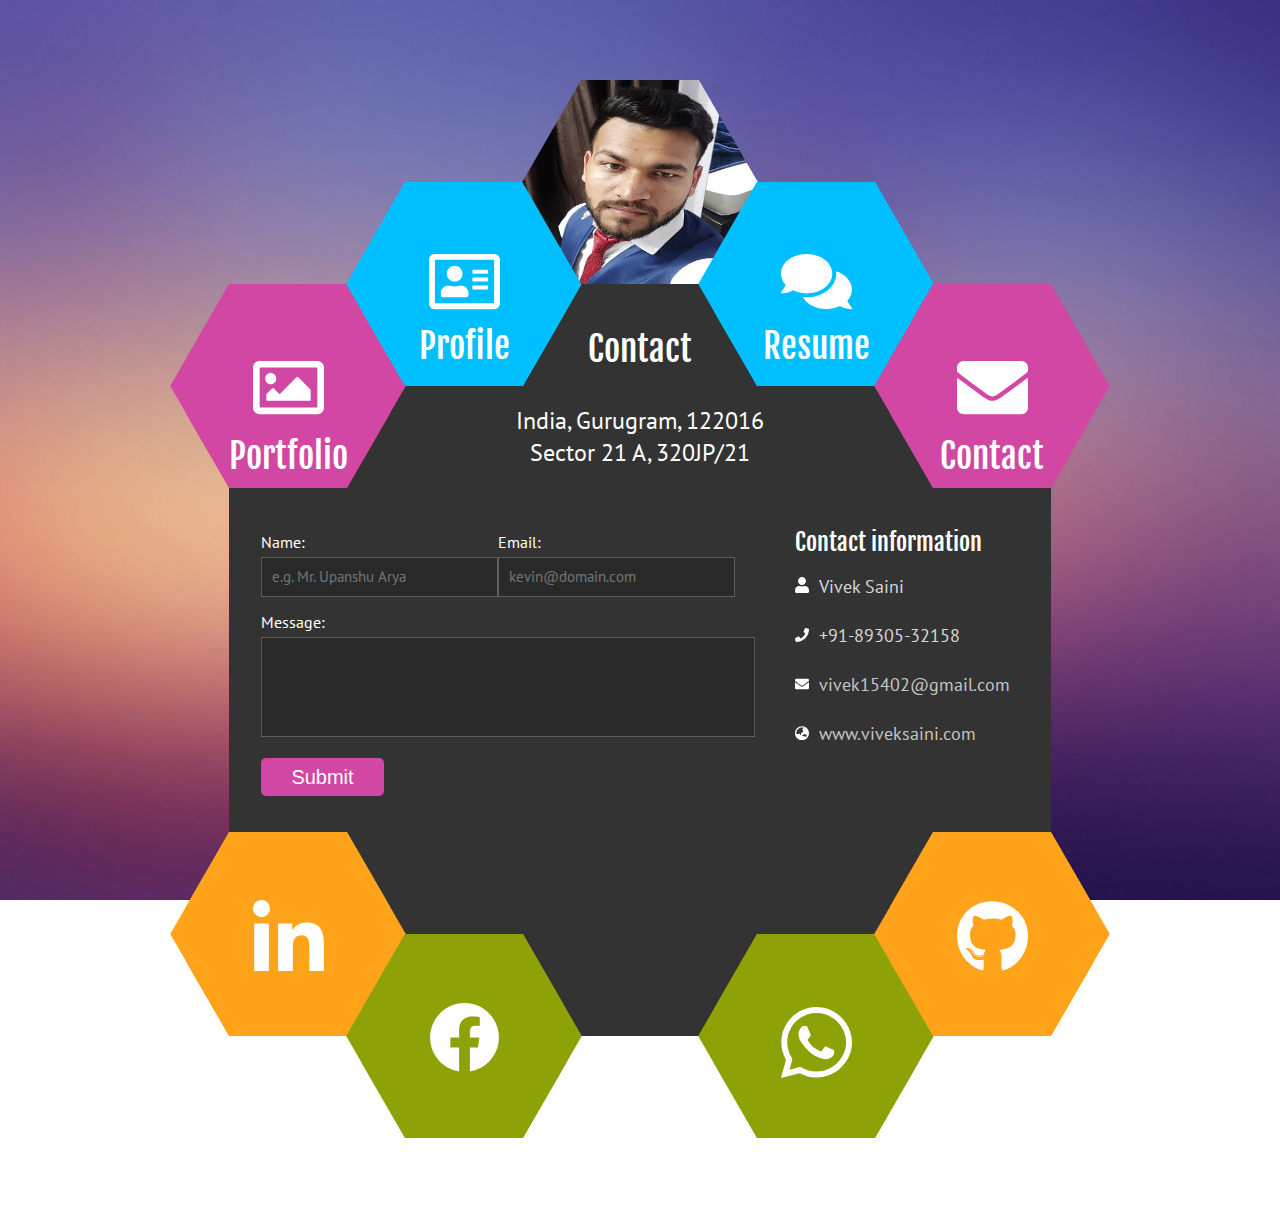
==== pages/contact.html @ 36771e00 "Updated on 6-Jun-2023" ====
<!DOCTYPE html>
<html lang="en">

<head>
    <meta charset="UTF-8">
    <meta name="viewport" content="width=device-width;">
    <title>Vivek's Resume</title>
    <link rel="stylesheet" href="../assets/css/style.css">
    <link rel="icon" href="../assets/images/VS Logo.png">
</head>

<body>
    <!-- Main Page-Wrapper Container -->
    <div id="page-wrapper">
        <!-- Header -->
        <header id="header" role="banner"></header>
        <!-- Header End -->

        <!-- Main Content Section -->

        <section id="main">
            <div class="wrapper">
                <div id="contact-page" class="page">
                    <div class="page-title">
                        <h1>Contact</h1>
                    </div>
                    <div class="contact-address">
                        India, Gurugram, 122016<br />
                        Sector 21 A, 320JP/21
                    </div>
                    <div class="cotent-wrapper">
                        <!-- <div class="map">
                            <div id="map_canvas"></div>
                            <div class="qr-code">
                                <h3>Vcard</h3>
                                <img src="images/qr-code.png" height="175" width="175" alt="Add contact to your address book" title="Add contact to your address book">
                            </div>
                        </div> -->

                        <div class="contact-details">
                            <div class="left-col">
                                <form method="post" id="contact-form" name="google-sheet">
                                    <div class="form-item">
                                        <label for="name">Name:</label>
                                        <input type="text" name="Name" id="name" placeholder="e.g. Mr. Upanshu Arya" required>
                                    </div>
                                    <div class="form-item">
                                        <label for="name">Email:</label>
                                        <input type="email" name="Email" id="email" placeholder="kevin@domain.com" required>
                                    </div>
                                    <label for="message">Message:</label>
                                    <textarea name="Message" id="userMessage" cols="30" rows="4" required></textarea>
                                    <input type="hidden" id="date" name="Submitted_On" required>
                                    <input type="submit" value="Submit" class="form-submit">
                                    <div class="message"></div>
                                </form>
                            </div>

                            <div id="popup1" class="overlay">
                                <div class="popup">
                                    <h2 id="popup-greeting"></h2>
                                    <a class="close" href="">&times;</a>
                                    <div class="content">
                                        Thank you for your feedback/suggestion or Contacting Us.
                                    </div>
                                </div>
                            </div>

                            <div class="right-col">
                                <h2>Contact information</h2>
                                <p><svg aria-hidden="true" focusable="false" data-prefix="fas" data-icon="user"
                                        class="svg-inline--fa fa-user fa-w-14" role="img"
                                        xmlns="http://www.w3.org/2000/svg" viewBox="0 0 448 512">
                                        <path fill="currentColor"
                                            d="M224 256c70.7 0 128-57.3 128-128S294.7 0 224 0 96 57.3 96 128s57.3 128 128 128zm89.6 32h-16.7c-22.2 10.2-46.9 16-72.9 16s-50.6-5.8-72.9-16h-16.7C60.2 288 0 348.2 0 422.4V464c0 26.5 21.5 48 48 48h352c26.5 0 48-21.5 48-48v-41.6c0-74.2-60.2-134.4-134.4-134.4z">
                                        </path>
                                    </svg><span>Vivek Saini</span></p>
                                <p><svg aria-hidden="true" focusable="false" data-prefix="fas" data-icon="phone"
                                        class="svg-inline--fa fa-phone fa-w-16" role="img"
                                        xmlns="http://www.w3.org/2000/svg" viewBox="0 0 512 512">
                                        <path fill="currentColor"
                                            d="M493.4 24.6l-104-24c-11.3-2.6-22.9 3.3-27.5 13.9l-48 112c-4.2 9.8-1.4 21.3 6.9 28l60.6 49.6c-36 76.7-98.9 140.5-177.2 177.2l-49.6-60.6c-6.8-8.3-18.2-11.1-28-6.9l-112 48C3.9 366.5-2 378.1.6 389.4l24 104C27.1 504.2 36.7 512 48 512c256.1 0 464-207.5 464-464 0-11.2-7.7-20.9-18.6-23.4z">
                                        </path>
                                    </svg>+91-89305-32158</p>
                                <!-- <p class="icon-skype">@skypename</p> -->
                                <p><svg aria-hidden="true" focusable="false" data-prefix="fas" data-icon="envelope"
                                        class="svg-inline--fa fa-envelope fa-w-16" role="img"
                                        xmlns="http://www.w3.org/2000/svg" viewBox="0 0 512 512">
                                        <path fill="currentColor"
                                            d="M502.3 190.8c3.9-3.1 9.7-.2 9.7 4.7V400c0 26.5-21.5 48-48 48H48c-26.5 0-48-21.5-48-48V195.6c0-5 5.7-7.8 9.7-4.7 22.4 17.4 52.1 39.5 154.1 113.6 21.1 15.4 56.7 47.8 92.2 47.6 35.7.3 72-32.8 92.3-47.6 102-74.1 131.6-96.3 154-113.7zM256 320c23.2.4 56.6-29.2 73.4-41.4 132.7-96.3 142.8-104.7 173.4-128.7 5.8-4.5 9.2-11.5 9.2-18.9v-19c0-26.5-21.5-48-48-48H48C21.5 64 0 85.5 0 112v19c0 7.4 3.4 14.3 9.2 18.9 30.6 23.9 40.7 32.4 173.4 128.7 16.8 12.2 50.2 41.8 73.4 41.4z">
                                        </path>
                                    </svg><a href="mailto:vivek15402@gmail.com" target="_blank">vivek15402@gmail.com</a>
                                </p>
                                <p><svg aria-hidden="true" focusable="false" data-prefix="fas" data-icon="globe-asia"
                                        class="svg-inline--fa fa-globe-asia fa-w-16" role="img"
                                        xmlns="http://www.w3.org/2000/svg" viewBox="0 0 496 512">
                                        <path fill="currentColor"
                                            d="M248 8C111.03 8 0 119.03 0 256s111.03 248 248 248 248-111.03 248-248S384.97 8 248 8zm-11.34 240.23c-2.89 4.82-8.1 7.77-13.72 7.77h-.31c-4.24 0-8.31 1.69-11.31 4.69l-5.66 5.66c-3.12 3.12-3.12 8.19 0 11.31l5.66 5.66c3 3 4.69 7.07 4.69 11.31V304c0 8.84-7.16 16-16 16h-6.11c-6.06 0-11.6-3.42-14.31-8.85l-22.62-45.23c-2.44-4.88-8.95-5.94-12.81-2.08l-19.47 19.46c-3 3-7.07 4.69-11.31 4.69H50.81C49.12 277.55 48 266.92 48 256c0-110.28 89.72-200 200-200 21.51 0 42.2 3.51 61.63 9.82l-50.16 38.53c-5.11 3.41-4.63 11.06.86 13.81l10.83 5.41c5.42 2.71 8.84 8.25 8.84 14.31V216c0 4.42-3.58 8-8 8h-3.06c-3.03 0-5.8-1.71-7.15-4.42-1.56-3.12-5.96-3.29-7.76-.3l-17.37 28.95zM408 358.43c0 4.24-1.69 8.31-4.69 11.31l-9.57 9.57c-3 3-7.07 4.69-11.31 4.69h-15.16c-4.24 0-8.31-1.69-11.31-4.69l-13.01-13.01a26.767 26.767 0 0 0-25.42-7.04l-21.27 5.32c-1.27.32-2.57.48-3.88.48h-10.34c-4.24 0-8.31-1.69-11.31-4.69l-11.91-11.91a8.008 8.008 0 0 1-2.34-5.66v-10.2c0-3.27 1.99-6.21 5.03-7.43l39.34-15.74c1.98-.79 3.86-1.82 5.59-3.05l23.71-16.89a7.978 7.978 0 0 1 4.64-1.48h12.09c3.23 0 6.15 1.94 7.39 4.93l5.35 12.85a4 4 0 0 0 3.69 2.46h3.8c1.78 0 3.35-1.18 3.84-2.88l4.2-14.47c.5-1.71 2.06-2.88 3.84-2.88h6.06c2.21 0 4 1.79 4 4v12.93c0 2.12.84 4.16 2.34 5.66l11.91 11.91c3 3 4.69 7.07 4.69 11.31v24.6z">
                                        </path>
                                    </svg><a href="http://www.viveksaini.com" target="_blank">www.viveksaini.com</a></p>
                            </div>
                        </div>
                    </div>
                </div>
            </div>
        </section>

        <!-- Main Content Section End -->

        <!-- Footer -->
        <footer id="footer" role="contentinfo"></footer>
        <!-- Footer End -->
    </div>
    <!-- Main Page-Wrapper Container End -->
    <script src='../assets/js/jquery.min.js'></script>
    <script src="../assets/js/script.js"></script>
</body>

</html>
---- assets/css/style.css ----
/* Import PT Sans and fjalla One font family from google fonts*/

/* @import url('https://fonts.googleapis.com/css2?family=Fjalla+One&family=PT+Sans&display=swap'); */

@font-face {
	font-family: 'PT Sans';
	src: url(../fonts/PTSans-Regular.ttf);
}

@font-face {
	font-family: 'Fjalla One';
	src: url(../fonts/FjallaOne-Regular.ttf);
}

/* defining variable */

:root{
	--profile_resume_hexagon_color: #00bfff;
	--portfolio_contact_hexagon_color: #d147a3;
}

/* Defualt styling of multiple basic tags */

html,
body,
div,
span,
h1,
h2,
h3,
h4,
h5,
h6,
p,
a,
img,
ul,
li,
footer,
header {
	margin: 0;
	padding: 0;
	border: 0;
	font: inherit;
	font-size: 100%;
	vertical-align: baseline;
}

h1, h2, h3, h4, h5 {
    font-family: 'Fjalla One', sans-serif;
    font-weight: normal;
    line-height: normal;
}

h1 {
    font-size: 35px;
    color: #fff;
}

h2 {
    font-size: 32px;
    color: #fff;
}

h3 {
    font-size: 24px;
    color: #fff;
}

/* List style to none */

ol,
ul {
	list-style: none;
}

/* Body styling */

html, body {
	height: 100%;
	margin:0;
}

body {
	/* background: url('../images/bg.jpg') 50% 50% fixed; */
	background: url('../images/bg.jpg') no-repeat center center fixed;
	/* background: #615f55; */
	color: #d9d9d9;
	font-family: 'PT Sans', sans-serif;
	font-size: 16px;
	line-height: 24px;
	-webkit-background-size: cover;
	-moz-background-size: cover;
	-o-background-size: cover;
	background-size: cover;
	height: 100%;
}

/* Hexagons Making Styling */

.hexagon {
	width: 204px;
	height: 236px;
	overflow: hidden;
	visibility: hidden;
	float: left;
	display: block;
	-webkit-transform: rotate(30deg);
	-moz-transform: rotate(30deg);
	-ms-transform: rotate(30deg);
	-o-transform: rotate(30deg);
	transform: rotate(30deg);
}

.hexagon div.hexagon-in1 {
	overflow: hidden;
	width: 100%;
	height: 100%;
	-webkit-transform: rotate(-60deg);
	-moz-transform: rotate(-60deg);
	-ms-transform: rotate(-60deg);
	-o-transform: rotate(-60deg);
	transform: rotate(-60deg);
}

.hexagon div.hexagon-in2 {
	color: #fff;
	overflow: hidden;
	visibility: visible;
	position: relative;
	width: 100%;
	height: 100%;
	-webkit-transform: rotate(-60deg);
	-moz-transform: rotate(-60deg);
	-ms-transform: rotate(-60deg);
	-o-transform: rotate(-60deg);
	transform: rotate(-60deg);
}

.hexagon .inner {
	width: 100%;
	height: 100%;
	margin: 0 auto;
	visibility: hidden;
	-webkit-transform: rotate(90deg);
	-moz-transform: rotate(90deg);
	-ms-transform: rotate(90deg);
	-o-transform: rotate(90deg);
	transform: rotate(90deg);
}

.hexagon a {
	width: 100%;
	height: 100%;
	text-align: center;
	color: #fff;
	visibility: visible;
	display: block;
	padding-top: 84px;
	text-decoration: none;
	-webkit-transition: padding 0.2s ease;
	-moz-transition: padding 0.2s ease;
	-o-transition: padding 0.2s ease;
	transition: padding 0.2s ease;
}

.hexagon a i {
	font-size: 70px;
	display: block;
}

/* Hexagons Making Styling end */

/* Header Hexagons & all Styling */

.portfolio,
.contact {
	margin: 168px 0 0 -43px;
}

.portfolio .hexagon-in2,
.portfolio a,
.contact .hexagon-in2,
.contact a {
	/* background: #ff9000; */
	/* background: #33adff; */
	/* background: #1ad1ff; */
	background: var(--portfolio_contact_hexagon_color);
}

.contact {
	margin: 168px -43px 0 -28px;
}

.profile,
.resume {
	margin: 66px 0 0 -28px;
}

.profile .hexagon-in2,
.profile a,
.resume .hexagon-in2,
.resume a {
	/* background: #db5800; */
	/* background: #0099ff; */
	/* background: #00a3cc; */
	/* background: #b82e8a; */
	background: var(--profile_resume_hexagon_color);
}

.userpic {
	margin: -36px 0 0 -28px;
}

.userpic a {
	padding: 0 !important;
}

.userpic a img {
	-webkit-transform: rotate(90deg);
	-moz-transform: rotate(90deg);
	-ms-transform: rotate(90deg);
	-o-transform: rotate(90deg);
	transform: rotate(90deg);
	margin: 16px 0 0 -16px;
}

svg{
	width: 71px;
}


/* Header Hexagons & all Styling End*/

/* Footer Hexagons & all Styling */

.linkedin,
.github {
	margin: 0 0 0 -43px;
}

.linkedin .hexagon-in2,
.linkedin a,
.github .hexagon-in2,
.github a {
	/* background: #f0c600; */
	background: #ffa31a;
	-webkit-transition: background 0.3s ease;
	-webkit-transition: background 0.3s !important;
	-moz-transition: background 0.3s ease !important;
	-o-transition: background 0.3s ease !important;
	transition: background 0.3s ease !important;
}

.linkedin .hexagon-in2:hover,
.linkedin a:hover,
.github .hexagon-in2:hover,
.github a:hover {
	/* background: #ffda14; */	
	background: #ffb84d;
	-webkit-transition: background 0s !important;
	-moz-transition: background 0s !important;
	-o-transition: background 0s !important;
	transition: background 0s !important;
}

.github {
	margin: 0 -43px 0 -28px;
}

.whatsapp,
.facebook {
	margin: 102px 0 0 -28px;
}

.whatsapp .hexagon-in2,
.whatsapp a,
.facebook .hexagon-in2,
.facebook a {
	background: #8ea106;
	-webkit-transition: background 0.3s ease;
	-webkit-transition: background 0.3s ease !important;
	-moz-transition: background 0.3s ease !important;
	-o-transition: background 0.3s ease !important;
	transition: background 0.3s ease !important;
}

.whatsapp .hexagon-in2:hover,
.whatsapp a:hover,
.facebook .hexagon-in2:hover,
.facebook a:hover {
	background: #a2b51a;
	-webkit-transition: background 0s !important;
	-moz-transition: background 0s !important;
	-o-transition: background 0s !important;
	transition: background 0s !important;
}

.copyright {
	float: left;
	width: 204px;
	height: 200px;
	text-align: center;
	color: #fff;
	font-size: 14px;
	line-height: 18px;
	margin: 200px -14px 0;
	padding: 38px 23px 0 0;
	-webkit-box-sizing: border-box;
	-moz-box-sizing: border-box;
	box-sizing: border-box;
}

#Idea{
	text-decoration: none;
	color: #fff;
}

#Idea svg {
	width: 10px;
}

/* Footer Hexagons & all Styling End */

/* Page Wrapper styling */

#page-wrapper {
	width: 822px;
	height: 892px;
	margin: 0 auto;
	/* width: 50%; */
}

#page-wrapper #header {
	height: 408px;
	position: relative;
	padding: 100px 0 0 0;
	*zoom: 1;
}

#page-wrapper #header:after {
	content: "";
	display: table;
	clear: both;
}

#page-wrapper #header .header-menu {
	position: absolute;
}

#page-wrapper #header .header-menu a:hover,
#page-wrapper #header .header-menu a.active {
	padding-top: 60px;
}

#page-wrapper #header .header-menu a:hover span,
#page-wrapper #header .header-menu a.active span {
	margin: 15px;
}

#page-wrapper #header .header-menu span {
	font-family: 'Fjalla One', sans-serif;
	font-size: 35px;
	display: block;
	margin-top: 15px;
	-webkit-transition: margin 0.2s ease;
	-moz-transition: margin 0.2s ease;
	-o-transition: margin 0.2s ease;
	transition: margin 0.2s ease;
}

#page-wrapper #header .header-menu .userpic a:hover {
	padding-top: 0;
}

#page-wrapper #main {
	background: #333333;
	margin-top: -224px;
	min-height: 408px;
	overflow: hidden;
	-webkit-transition: height 0.3s ease;
	-moz-transition: height 0.3s ease;
	-o-transition: height 0.3s ease;
	transition: height 0.3s ease;
	*zoom: 1;
}

#page-wrapper #main:after {
	content: "";
	display: table;
	clear: both;
}

#page-wrapper #main .wrapper {
	overflow: hidden;
}

#page-wrapper #main .wrapper .page {
	margin: 37px 0 0;
	overflow: hidden;
}

#page-wrapper #main .page-title {
	padding-top: 6px;
	text-align: center;
	z-index: 10;
}

#page-wrapper #main .page-title h1 {
	display: inline-block;
	position: relative;
}

#page-wrapper #main .block-title {
	padding-bottom: 30px;
}

#page-wrapper #main .content-wrapper {
	*zoom: 1;
}

#page-wrapper #main .content-wrapper:after {
	content: "";
	display: table;
	clear: both;
}

#page-wrapper #main .content-wrapper p {
	margin-bottom: 20px;
}

#page-wrapper #main .content-wrapper ul {
	margin-bottom: 20px;
}

#page-wrapper #footer {
	margin-top: -220px;
	*zoom: 1;
}

#page-wrapper #footer:after {
	content: "";
	display: table;
	clear: both;
}

/* Page Wrapper styling End */

/* Home Page Styling */

#home-page h1 {
	font-size: 48px;
	margin: 0 auto;
	padding-top: 10px;
	position: relative;
	text-align: center;
	width: 580px;
	z-index: 550;
	color: #fff;
	font-family: 'Fjalla One', sans-serif;
	font-weight: normal;
	line-height: normal;
}

#home-page p {
	width: 530px;
	font-size: 24px;
	margin: 0 auto;
	padding-top: 5px;
	position: relative;
	line-height: 31px;
	text-align: center;
}

#home-page .job-title {
	font-size: 24px;
	text-align: center;
	width: 150px;
	margin: 0 auto;
	position: relative;
	z-index: 550;
	line-height: 27px;
}

#home-page .phone {
	font-family: 'Fjalla One', sans-serif;
	font-size: 30px;
	color: #fff;
	padding-top: 16px;
	text-align: center;
}

#home-page .phone span {
	background: #fff;
	color: #333;
	display: block;
	margin: 22px auto 0;
	padding-top: 6px;
	width: 49px;
	height: 49px;
	font-size: 35px;
	-webkit-box-sizing: border-box;
	-moz-box-sizing: border-box;
	box-sizing: border-box;
	-webkit-border-radius: 50%;
	-moz-border-radius: 50%;
	-ms-border-radius: 50%;
	-o-border-radius: 50%;
	border-radius: 50%;
}

#home-page .phone svg {
	width: 23px;
}

/* Home Page Styling End */

/* Profile Page Styling */

#profile-page .content-wrapper {
    padding: 0 32px 195px;
}

#profile-page em.subtitle {
    text-align: center;
    display: block;
    font-style: italic;
    font-size: 24px;
    padding: 65px 0 45px;
}

#profile-page .content-wrapper .post {
    padding: 30px 0 40px;
    *zoom: 1;
}

#profile-page .content-wrapper .post:after {
    content: "";
    display: table;
    clear: both;
}

#profile-page .content-wrapper .general-skills {
    background: #414141;
    margin: 0 -32px;
    padding: 30px 32px 40px 32px;
}

#page-wrapper #main .content-wrapper p {
    margin-bottom: 20px;
}

.appreciator {
	padding-top: 10px;
	display: table;
	margin: 0 auto;
	font-size: 16px;
	color: #ffffff;
	font-family: 'Fjalla One', sans-serif;
}

.appreciator li {
	float: left;
	margin: 0 21px;
	text-align: center;
}

#profile-page .content-wrapper .general-skills .skill-item {
    background: none;
    float: left;
    padding: 30px 10px 0;
    width: 252px;
    text-align: center;
    -webkit-box-sizing: border-box;
    -moz-box-sizing: border-box;
    box-sizing: border-box;
}

#profile-page .content-wrapper .general-skills .skill-item h3 {
    padding: 15px 0;
}

#profile-page .content-wrapper .general-skills .skill-item a:before, #profile-page .content-wrapper .general-skills .skill-item a:after {
    content: "";
    width: 0;
    height: 0;
    position: absolute;
    left: 0;
    border-left: 43px solid transparent;
    border-right: 43px solid transparent;
}

#profile-page .content-wrapper .technical-skills {
    overflow: hidden;
    padding: 40px 0;
}

#profile-page .content-wrapper .technical-skills .graphic-skills {
    float: left;
    width: 341px;
    margin-right: 70px;
}

#profile-page .content-wrapper .technical-skills .other-skills {
    float: left;
    width: 341px;
}

#page-wrapper #main .block-title {
    padding-bottom: 30px;
}

#profile-page .content-wrapper .technical-skills .progressbar {
    background: none !important;
    padding-left: 0 !important;
    display: block;
    height: 35px;
    width: 100%;
}


#profile-page .content-wrapper .technical-skills .value {
    color: #fff;
    font-family: 'Fjalla One', sans-serif;
    /* display: none; */
    font-size: 17px;
    padding-left: 13px;
    line-height: 35px;
    position: relative;
}

#profile-page .content-wrapper .technical-skills .progress {
    display: block;
    height: 35px;
    overflow: hidden;
    position: relative;
    text-align: left;
    width: 0;
    border-radius: 3px;
}

#profile-page .content-wrapper .technical-skills li {
    margin-bottom: 1px;
}

#profile-page .content-wrapper .technical-skills .progress.dark-orange {
    background: #db5800;
}

#profile-page .content-wrapper .technical-skills .progress.orange {
    background: #ff9000;
}

#profile-page .content-wrapper .technical-skills .progress.yellow {
    background: #f0c600;
}

#profile-page .content-wrapper .technical-skills .progress.green {
    background: #8ea106;
}

#profile-page .content-wrapper .technical-skills .progress.turquoise {
    background: #09bf7d;
}

#profile-page .content-wrapper .technical-skills .progress.blue {
    background: #049bc7;
}

#profile-page .content-wrapper .technical-skills .progress.dark-blue {
    background: #0771ca;
}

#profile-page .content-wrapper .technical-skills .progress.purple {
    background: #9054bf;
}

/* Profile Page Styling End */

/* Resume Page Styling */

#resume-page h2 {
	margin-bottom: 22px;
}

#resume-page em.subtitle {
    text-align: center;
    display: block;
    font-style: italic;
    font-size: 24px;
    padding: 65px 0 45px;
}

#resume-page .content-wrapper {
    padding: 13px 32px 0px;
    margin-bottom: 150px;
    overflow: hidden;
}

#resume-page .employment, #resume-page .education , #resume-page .certification{
    background: url(../images/bg-employment.gif) repeat-y 124px 0;
    padding: 10px 0 28px 160px;
}

#resume-timeline .employment .emp-period, #resume-timeline .employment .edu-period, #resume-timeline .education .emp-period, #resume-timeline .education .edu-period, #resume-timeline .certification .cer-period{
    display: inline-block;
    width: 118px;
    height: 54px;
	/* background-color: #049bc7; */
	background-color: var(--portfolio_contact_hexagon_color);
    -webkit-box-sizing: border-box;
    -moz-box-sizing: border-box;
    box-sizing: border-box;
    margin: 6px 0 0 -192px;
}

#resume-page .employment .emp-period, #resume-page .employment .edu-period, #resume-page .education .emp-period, #resume-page .education .edu-period, #resume-timeline .certification .cer-period {
    font-family: 'Fjalla One', sans-serif;
    color: #fff;
    font-size: 22px;
    padding: 15px 0 15px 9px;
    position: absolute;
}

#resume-timeline .employment .emp-period:before, #resume-timeline .employment .edu-period:before, #resume-timeline .education .emp-period:before, #resume-timeline .education .edu-period:before,#resume-timeline .certification .cer-period::before {
	/* border-left: 19px solid #049bc7; */
	border-left: 19px solid var(--portfolio_contact_hexagon_color);
    right: -19px;
}

#resume-timeline .employment .emp-period:before, #resume-timeline .employment .edu-period:before, #resume-timeline .education .emp-period:before, #resume-timeline .education .edu-period:before, #resume-timeline .certification .cer-period::before {
    content: "";
    display: block;
    width: 0;
    height: 0;
    position: absolute;
    top: 0;
    border-top: 27px solid transparent;
    border-bottom: 27px solid transparent;
}

#resume-timeline .employment .emp-period:after, #resume-timeline .employment .edu-period:after, #resume-timeline .education .emp-period:after, #resume-timeline .education .edu-period:after,#resume-timeline .certification .cer-period::after {
    background: url(../images/emp-date-marker.png) no-repeat 0 0;
    content: "";
    display: block;
    width: 13px;
    height: 15px;
    position: absolute;
    top: 19px;
    right: -46px;
}

#resume-page .employment .emp-title, #resume-page .employment .edu-title, #resume-page .education .emp-title, #resume-page .education .edu-title, #resume-timeline .certification .cer-title {
    font-size: 22px;
    font-family: 'PT Sans', sans-serif;
    color: #fff;
    line-height: 32px;
    text-transform: uppercase;
}

#resume-page .employment .emp-company, #resume-page .employment .edu-univer, #resume-page .education .emp-company, #resume-page .education .edu-univer,#resume-timeline .certification .cer-univer {
    font-size: 22px;
    font-family: 'PT Sans', sans-serif;
    font-weight: bold;
    color: #fff;
    line-height: 34px;
}

#resume-page .employment .emp-description, #resume-page .employment .edu-description, #resume-page .education .emp-description, #resume-page .education .edu-description {
    padding: 15px 0 0 0;
}

#resume-timeline .employment .edu-period, #resume-timeline .education .edu-period {
    display: inline-block;
    width: 118px;
    height: 54px;
    background-color: #09bf7d;
    -webkit-box-sizing: border-box;
    -moz-box-sizing: border-box;
    box-sizing: border-box;
}

#resume-timeline .employment .edu-period:before, #resume-timeline .education .edu-period:before {
    border-left: 19px solid #09bf7d;
    right: -19px;
}

#resume-timeline .certification .cer-period {
    display: inline-block;
    width: 118px;
    height: 54px;
    background-color: var(--profile_resume_hexagon_color);
    -webkit-box-sizing: border-box;
    -moz-box-sizing: border-box;
    box-sizing: border-box;
}

.edu-metadata, .emp-metadata, .cer-metadata {
	color: #cccccc;
	font-weight: bold;
	font-family: 'PT Sans', sans-serif;
}

.certification a {
	text-decoration: none;
	color: #fff;
}

#resume-timeline .certification .cer-period:before {
    border-left: 19px solid var(--profile_resume_hexagon_color);
    right: -19px;
}

#resume-page .resume-buttons {
    padding: 0 0 0px 0;
    text-align: center;
}

.cer-title svg {
	width: 20px;
}

/* Resume Page Styling End */

/* Contact Page Styling */

#contact-page .contact-address {
    color: #fff;
    font-size: 24px;
    line-height: 32px;
    padding: 34px 0 18px;
    text-align: center;
    z-index: 500;
}

#contact-page .cotent-wrapper {
    padding: 0 32px 240px;
}

#contact-page .cotent-wrapper .contact-details {
    overflow: hidden;
    padding-top: 40px;
}

#contact-page .cotent-wrapper .contact-details .left-col {
    float: left;
    width: 494px;
}

/* #contact-page .cotent-wrapper .contact-details .left-col .form-item:first-child {
    margin-right: 20px;
} */

#contact-page .cotent-wrapper .contact-details .left-col .first-child {
	margin-right: 20px;
}

#contact-page .cotent-wrapper .contact-details .left-col .form-item {
    float: left;
    padding-bottom: 10px;
}

#contact-page .cotent-wrapper .contact-details .left-col label {
    display: block;
    line-height: 30px;
}

label {
    color: #fff;
    font-size: 16px;
    font-family: 'PT Sans', sans-serif;
}

#contact-page .cotent-wrapper .contact-details .left-col input[type=text], #contact-page .cotent-wrapper .contact-details .left-col input[type=email] {
    padding: 9px 10px 10px;
    width: 237px;
}
input[type=text], input[type=email], textarea {
    background: #292929;
    border: 1px solid #615f55;
    color: #c7c7c7;
    font-family: 'PT Sans', sans-serif;
    font-size: 15px;
    -webkit-box-sizing: border-box;
    -moz-box-sizing: border-box;
    box-sizing: border-box;
}

#contact-page .cotent-wrapper .contact-details .left-col textarea {
    padding: 10px;
    resize: none;
    height: 100px;
    width: 100%;
}

#contact-page .cotent-wrapper .contact-details .left-col .form-submit {
	background: var(--portfolio_contact_hexagon_color);
	border: none;
	border-radius: 5px;
    cursor: pointer;
    color: #fff;
    font-size: 20px;
    padding: 6px 18px;
    margin-top: 15px;
    width: 123px;
    height: 38px;
    -webkit-box-sizing: border-box;
    -moz-box-sizing: border-box;
    box-sizing: border-box;
}

#contact-page .cotent-wrapper .contact-details .right-col {
    float: right;
    width: 224px;
}

#contact-page .cotent-wrapper .contact-details .right-col h2 {
    font-size: 24px;
    padding-bottom: 18px;
}

#contact-page .cotent-wrapper .contact-details .right-col p {
    font-size: 18px;
	padding-bottom: 25px;
}

#contact-page .cotent-wrapper .contact-details .right-col p svg{
	width: 14px;
	padding-right: 10px;
	color: #ffffff;
}

#contact-page .cotent-wrapper .contact-details .right-col p a {
    color: #c7c7c7;
    text-decoration: none;
}

#contact-page .cotent-wrapper .contact-details .right-col p a:hover {
    text-decoration: underline;
}

#contact-page .cotent-wrapper .contact-details .right-col p:before {
    color: #fff;
    font-size: 16px;
    padding-right: 10px;
}

.overlay {
	position: fixed;
	top: 0;
	bottom: 0;
	left: 0;
	right: 0;
	background: rgba(0, 0, 0, 0.7);
	transition: opacity 500ms;
	visibility: hidden;
	opacity: 0;
	z-index: 10;
}
.overlay:target {
	visibility: visible;
	opacity: 1;
}

.popup {
	margin: 500px auto;
	padding: 20px;
	background: #fff;
	border-radius: 5px;
	width: 30%;
	position: relative;
	transition: all 1s ease-in-out;
}

.popup h2 {
	margin-top: 0;
	color: #333;
	font-family: Tahoma, Arial, sans-serif;
}
.popup .close {
	position: absolute;
	top: 20px;
	right: 30px;
	transition: all 200ms;
	font-size: 30px;
	font-weight: bold;
	text-decoration: none;
	color: #333;
}
.popup .close:hover {
	color: #06D85F;
}
.popup .content {
	max-height: 30%;
	overflow: auto;
	color: black;
}

/* Contact Page Styling End */

/* Porfolio Page Styling */

#portfolio-page .main {
	padding: 117px 0 204px 0;
}

.main .container {
	display: grid;
	grid-template-columns: repeat(3, 1fr);
	grid-gap: .5rem;
	/* grid-template: repeat(3, 1fr) / repeat(3, 1fr); */
	justify-content: center;
	align-items: center;
	/* grid-auto-flow: column; */
}
.main .card {
	background: #ffffff;
	box-shadow: 0 1px 3px rgba(0, 0, 0, 0.12), 0 1px 3px rgba(0, 0, 0, 0.24);
	color: #333333;
	border-radius: 2px;
}
.main .card-image {
	background: #333333;
	display: block;
	padding-top: 70%;
	position: relative;
	width: 100%;
	overflow: hidden;
}
.main .card-image img {
	display: block;
	position: absolute;
	align-content: center;
	top: 0;
	left: 0;
	width: 100%;
	height: 100%;
	object-fit: cover;
}

.main .card-image img {
	/* -webkit-transform: rotate(15deg) scale(1.4);
	transform: rotate(15deg) scale(1.4); */
	-webkit-transform: scale(1.2);
	transform: scale(1.2);
	-webkit-transition: .3s ease-in-out;
	transition: .3s ease-in-out;

}
.main .card-image:hover img {
	/* -webkit-transform: rotate(0) scale(1);
	transform: rotate(0) scale(1); */
	-webkit-transform: scale(1);
	transform: scale(1);
}

.image-category {
	padding: 170px 0 163px 0;
	display: table;
	margin: 0 auto;
	font-size: 20px;
	color: #ffffff;
	font-family: 'PT Sans', sans-serif;
	float: right;
	overflow: hidden;
}

.image-category li {
	/* float: left; */
	margin: 0 3px 108px 3px;
	writing-mode: vertical-lr;
	/* text-orientation: upright; */
	/* transform: rotate(90deg); */
}

/* Protfolio Page Styling End */

/* Mobile Styling for responsiveness */

/* Extra small devices (phones, 600px and down) */
@media only screen and (max-width: 600px) {
	
	/* Page Wrapper Styling */
	#page-wrapper{
		padding-left: 80px;
		*zoom: -1;
	}
	
	/* Page Wrapper Styling End*/

	/* Hexagons & all Styling */

	.hexagon {
		width: 185px;
		/* height: 236px; */
	}
	
	.userpic {
		margin: -26px 4px 0 -22px;
	}	
	.profile,
	.resume {
		margin: 66px 0 0 -28px;
	}
	.portfolio {
		margin: 158px 2px 0 -43px;
	}
	.contact {
		margin: 158px 0 0 -25px;
	}

	.linkedin{
		margin: -29px 0 0 -43px;
	}

	.github {
		margin: -29px 0 0 -32px;
	}

	.whatsapp{
		margin: 63px 7px 0 -39px;
	}

	.facebook {
		margin: 63px 0 0 -25px;
	}

	#page-wrapper #footer {
		margin-top: -180px;
	}

	#main {
		margin: 0 0 0 -5px;
		width: 750px;	
		min-height: 368px !important;
	}

	.copyright {
		font-size: 14px;
		margin: 150px -14px 0;
		padding: 38px 40px 0 0;
	}

	/* Hexagons & all Styling */

	/* Home Page Styling */

	.job-title {
		margin-top: -4px !important;
	}
	#home-page h1 {
		line-height: 50px;
	}

	#home-page p{
		width: 470px;
	}

	#home-page .phone {
		padding-top: 8px;
	}

	/* Home Page Styling End*/

	/* Contact Page Styling */

	.box{
		width: 70%;
	}
	.popup{
		width: 70%;
	}

	/* Contact Page Sytling End */

}

/* Mobile Styling for responsiveness End */
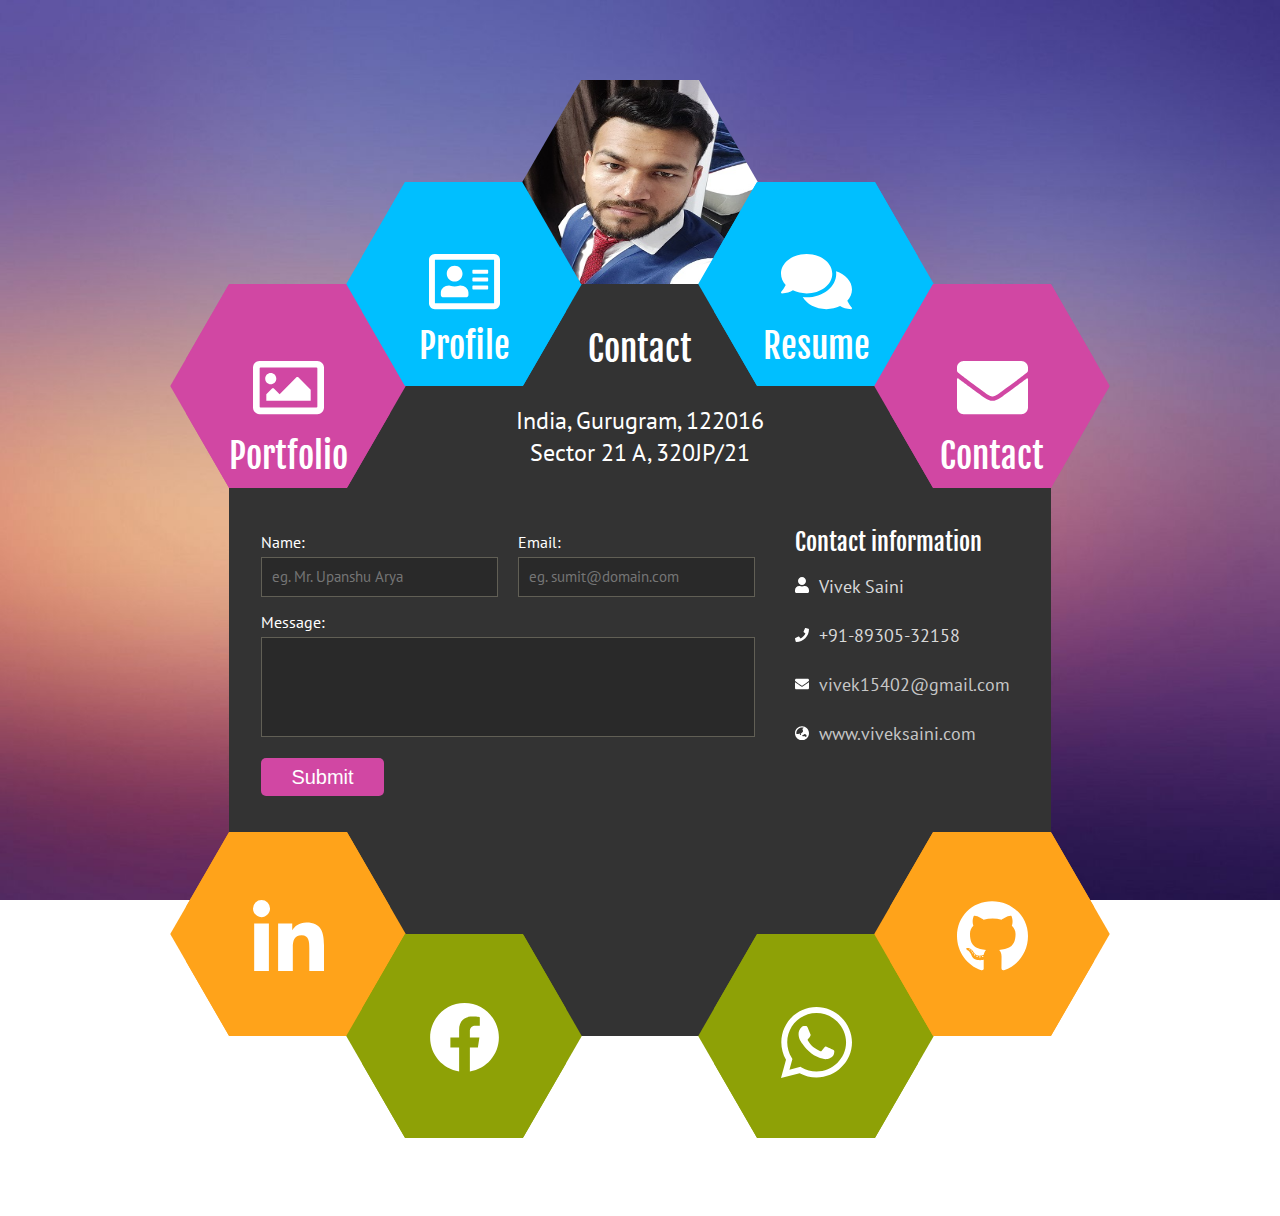
==== commit 0b0f1dec: "Responsiveness Corrected" ====
--- a/pages/contact.html
+++ b/pages/contact.html
@@ -40,13 +40,13 @@
                         <div class="contact-details">
                             <div class="left-col">
                                 <form method="post" id="contact-form" name="google-sheet">
-                                    <div class="form-item">
+                                    <div class="form-item first-child">
                                         <label for="name">Name:</label>
-                                        <input type="text" name="Name" id="name" placeholder="e.g. Mr. Upanshu Arya" required>
+                                        <input type="text" name="Name" id="name" placeholder="eg. Mr. Upanshu Arya" required>
                                     </div>
                                     <div class="form-item">
                                         <label for="name">Email:</label>
-                                        <input type="email" name="Email" id="email" placeholder="kevin@domain.com" required>
+                                        <input type="email" name="Email" id="email" placeholder="eg. sumit@domain.com" required>
                                     </div>
                                     <label for="message">Message:</label>
                                     <textarea name="Message" id="userMessage" cols="30" rows="4" required></textarea>
